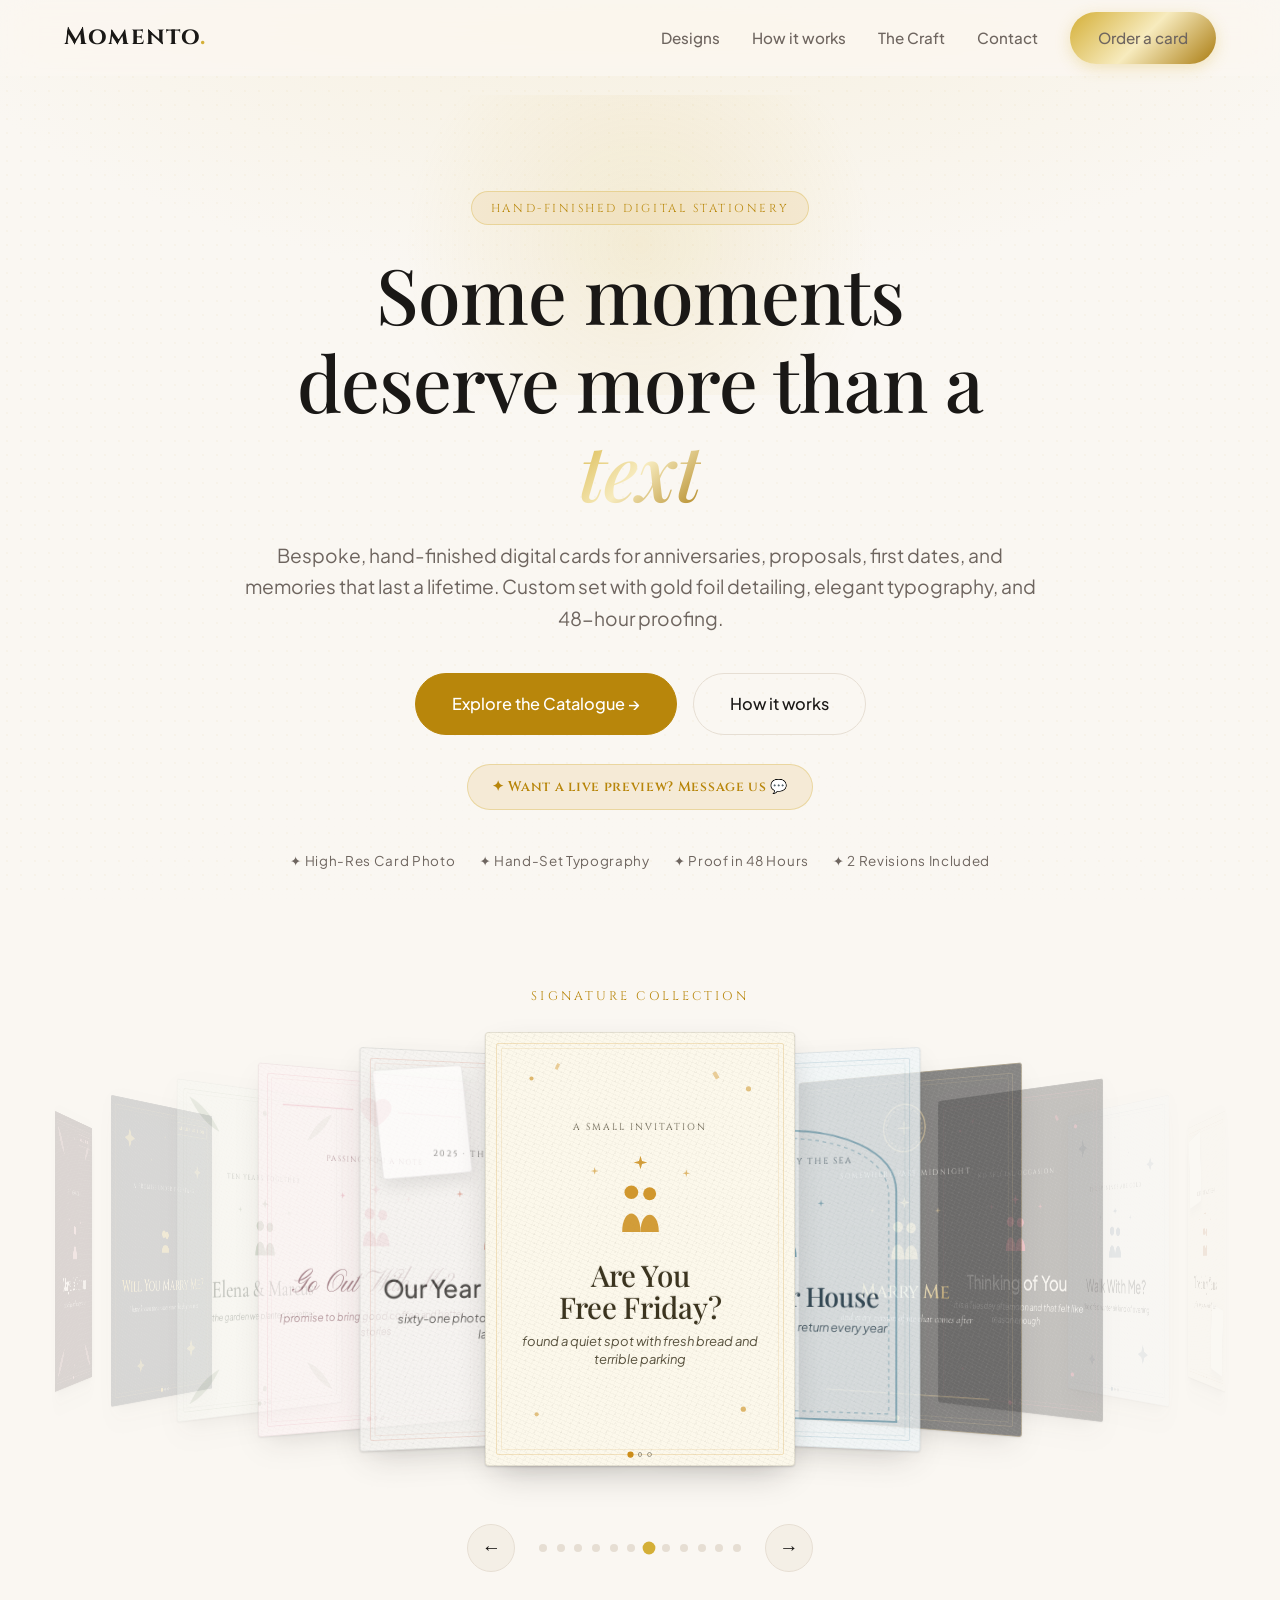
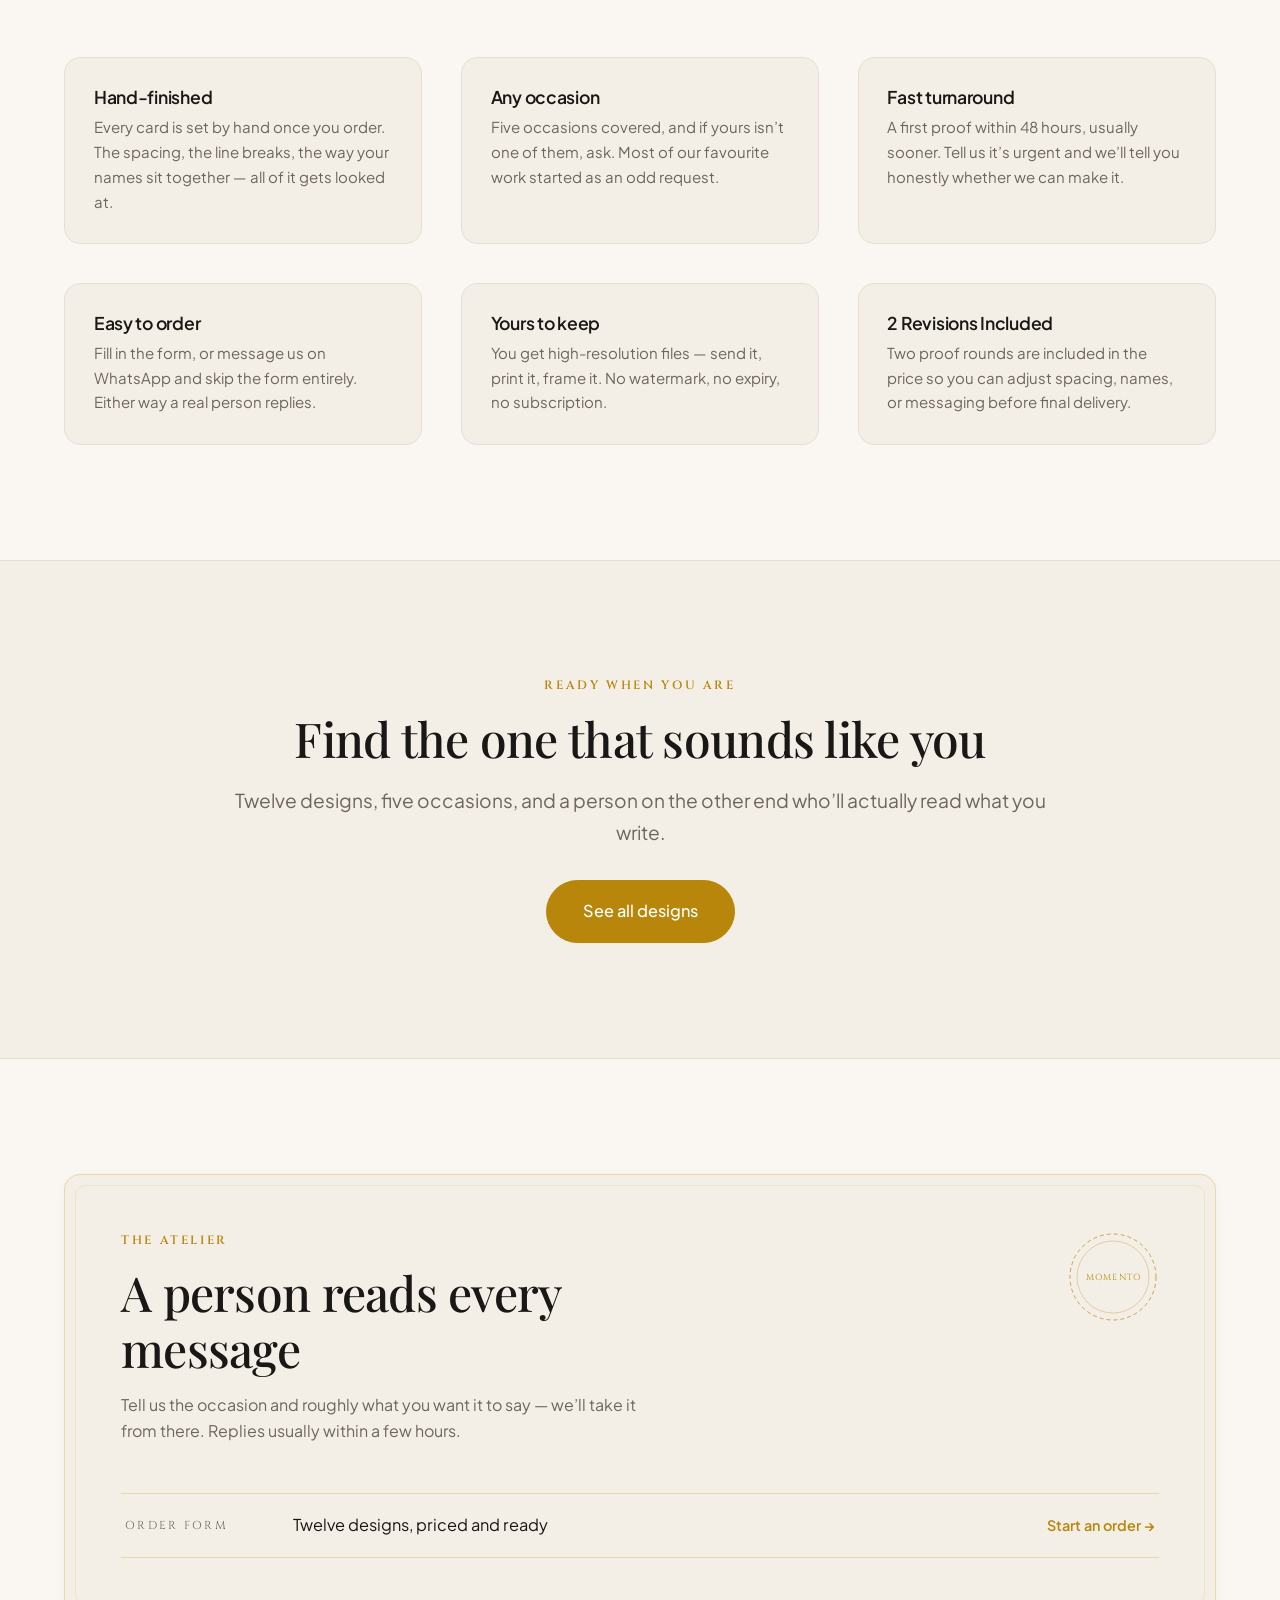
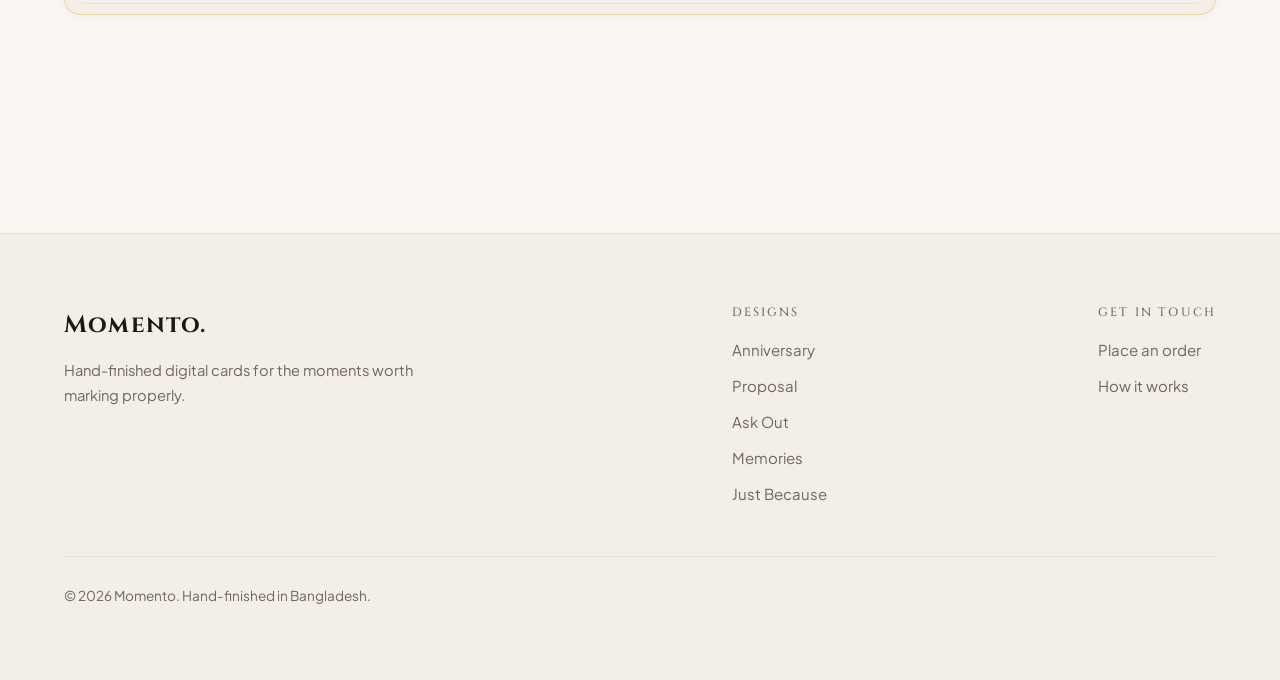
==== index.html @ f2a2afc1 "Initial commit: Mission website Co-Authored-By: Claude Opus 5 <noreply@anthropic.com>" ====
<!doctype html>
<html lang="en">
<head>
<meta charset="utf-8">
<meta name="viewport" content="width=device-width, initial-scale=1">
<title>Momento — cards for the moments that deserve more than a text</title>
<meta name="description" content="A small studio making hand-finished digital cards for anniversaries, proposals, first dates and everything in between. Pick a design, tell us the details, we make it.">
<link rel="preconnect" href="https://fonts.googleapis.com">
<link rel="preconnect" href="https://fonts.gstatic.com" crossorigin>
<link href="https://fonts.googleapis.com/css2?family=Caveat:wght@500;600;700&family=Cinzel:wght@400;600;700&family=Cormorant+Garamond:ital,wght@0,400;0,600;1,400;1,600&family=DM+Serif+Display&family=Great+Vibes&family=Outfit:wght@300;400;500;600;700&family=Pinyon+Script&family=Playfair+Display:ital,wght@0,400;0,600;1,400;1,600&family=Plus+Jakarta+Sans:wght@300;400;500;600;700&display=swap" rel="stylesheet">
<link rel="stylesheet" href="styles.css">
</head>
<body>

<header class="nav">
  <div class="wrap nav-inner">
    <a class="brand" href="index.html">Momento<span class="brand-dot">.</span></a>
    <ul class="nav-links">
      <li><a href="gallery.html">Designs</a></li>
      <li><a href="#how">How it works</a></li>
      <li><a href="#craft">The Craft</a></li>
      <li><a href="#contact">Contact</a></li>
      <li><a class="btn btn-luxury" href="order.html">Order a card</a></li>
    </ul>
    <button class="nav-toggle" type="button" aria-label="Menu"></button>
  </div>
</header>

<main>

  <section class="hero wrap">
    <div class="hero-glow"></div>
    <div class="hero-badge">Hand-finished Digital Stationery</div>
    <h1>Some moments deserve more than a <em>text</em></h1>
    <p class="lede">Bespoke, hand-finished digital cards for anniversaries, proposals, first dates, and memories that last a lifetime. Custom set with gold foil detailing, elegant typography, and 48-hour proofing.</p>
    <div class="hero-actions">
      <a class="btn btn-accent btn-lg" href="gallery.html">Explore the Catalogue &rarr;</a>
      <a class="btn btn-ghost btn-lg" href="#how">How it works</a>
    </div>
    <div class="hero-live-notice">
      <a href="#live-preview" class="btn-live-contact">✦ Want a live preview? Message us 💬</a>
    </div>
    <div class="hero-trust">
      <span>✦ High-Res Card Photo</span>
      <span>✦ Hand-Set Typography</span>
      <span>✦ Proof in 48 Hours</span>
      <span>✦ 2 Revisions Included</span>
    </div>
  </section>

  <section class="coverflow wrap" aria-label="Featured designs">
    <div class="section-tag-center">Signature Collection</div>
    <div class="coverflow-track"></div>
    <div class="coverflow-nav">
      <button class="coverflow-prev" type="button" aria-label="Previous design">&larr;</button>
      <div class="coverflow-dots"></div>
      <button class="coverflow-next" type="button" aria-label="Next design">&rarr;</button>
    </div>
  </section>

  <section class="section band" id="how">
    <div class="wrap">
      <div class="section-head" data-reveal>
        <p class="eyebrow">How it works</p>
        <h2>Three steps, one conversation</h2>
        <p class="lede">No app to download, no account to make, nothing to design yourself. You tell us what the moment is; we handle the rest.</p>
      </div>
      <div class="steps" data-reveal>
        <div class="step">
          <h3>Pick a design</h3>
          <p>Browse twelve designs sorted by occasion. Every one is shown exactly as it will look &mdash; no stock photos, no mockups hiding the details.</p>
        </div>
        <div class="step">
          <h3>Send us the details</h3>
          <p>Names, the date, and whatever you want it to say. Fill the short form or send it straight to us on WhatsApp, whichever you&rsquo;d rather.</p>
        </div>
        <div class="step">
          <h3>We make it and send it</h3>
          <p>You get a proof within 48 hours. Tell us what to change, as many times as you need, then we hand over the finished card.</p>
        </div>
      </div>
    </div>
  </section>

  <section class="section wrap" id="craft">
    <div class="section-head" data-reveal>
      <p class="eyebrow">The Atelier Standards</p>
      <h2>Crafted like fine paper stationery</h2>
      <p class="lede">Every card is individually typeset by hand to align line breaks, balance optical hierarchy, and harmonize colors for your exact names.</p>
    </div>
    <div class="craft-grid" data-reveal>
      <div class="craft-card">
        <div class="craft-icon">✦</div>
        <h3>Curated Typography</h3>
        <p>Bespoke pairings of classical serifs like Cormorant Garamond and handwritten scripts like Pinyon Script, set with traditional kerning rules.</p>
      </div>
      <div class="craft-card">
        <div class="craft-icon">❖</div>
        <h3>Foil & Texture Simulation</h3>
        <p>Rich gold leaf highlights, subtle cotton paper textures, and tactile letterpress debossing built into crisp high-resolution renders.</p>
      </div>
      <div class="craft-card">
        <div class="craft-icon">✧</div>
        <h3>2 Proof Revisions</h3>
        <p>Up to 2 proof revisions are included with every order so your typography, date, and wording choices are set to perfection.</p>
      </div>
    </div>
  </section>

  <section class="section wrap">
    <div class="section-head" data-reveal>
      <p class="eyebrow">Why people order from us</p>
      <h2>Made by a person, not a generator</h2>
    </div>
    <div class="features" data-reveal>
      <div class="feature">
        <h3>Hand-finished</h3>
        <p>Every card is set by hand once you order. The spacing, the line breaks, the way your names sit together &mdash; all of it gets looked at.</p>
      </div>
      <div class="feature">
        <h3>Any occasion</h3>
        <p>Five occasions covered, and if yours isn&rsquo;t one of them, ask. Most of our favourite work started as an odd request.</p>
      </div>
      <div class="feature">
        <h3>Fast turnaround</h3>
        <p>A first proof within 48 hours, usually sooner. Tell us it&rsquo;s urgent and we&rsquo;ll tell you honestly whether we can make it.</p>
      </div>
      <div class="feature">
        <h3>Easy to order</h3>
        <p>Fill in the form, or message us on WhatsApp and skip the form entirely. Either way a real person replies.</p>
      </div>
      <div class="feature">
        <h3>Yours to keep</h3>
        <p>You get high-resolution files &mdash; send it, print it, frame it. No watermark, no expiry, no subscription.</p>
      </div>
      <div class="feature">
        <h3>2 Revisions Included</h3>
        <p>Two proof rounds are included in the price so you can adjust spacing, names, or messaging before final delivery.</p>
      </div>
    </div>
  </section>

  <section class="section band">
    <div class="wrap cta" data-reveal>
      <p class="eyebrow">Ready when you are</p>
      <h2>Find the one that sounds like you</h2>
      <p class="lede">Twelve designs, five occasions, and a person on the other end who&rsquo;ll actually read what you write.</p>
      <div class="hero-actions">
        <a class="btn btn-accent btn-lg" href="gallery.html">See all designs</a>
      </div>
    </div>
  </section>

  <section class="section wrap" id="contact">
    <div class="contact-plate" data-reveal>

      <div class="contact-head">
        <div>
          <p class="eyebrow">The Atelier</p>
          <h2>A person reads every message</h2>
          <p class="contact-reply">Tell us the occasion and roughly what you want it to say &mdash; we&rsquo;ll take it from there. Replies <span data-reply-window>usually within a few hours</span>.</p>
        </div>
        <div class="contact-seal">
          <svg viewBox="0 0 92 92" fill="none" aria-hidden="true">
            <circle cx="46" cy="46" r="43" stroke="currentColor" stroke-width="1" stroke-dasharray="4 3" opacity="0.7"/>
            <circle cx="46" cy="46" r="36" stroke="currentColor" stroke-width="0.8" opacity="0.4"/>
          </svg>
          <span>Momento</span>
        </div>
      </div>

      <ul class="contact-rows">
        <li class="contact-row contact-row-primary" data-channel="whatsapp">
          <a href="#" target="_blank" rel="noopener">
            <span class="channel-label">WhatsApp</span>
            <span class="channel-value">Message us directly</span>
            <span class="channel-action">Message us on WhatsApp</span>
          </a>
        </li>
        <li class="contact-row" data-channel="email">
          <a href="#">
            <span class="channel-label">Email</span>
            <span class="channel-value"></span>
            <span class="channel-action">Write to us &rarr;</span>
          </a>
        </li>
        <li class="contact-row" data-channel="phone">
          <a href="#">
            <span class="channel-label">Phone</span>
            <span class="channel-value"></span>
            <span class="channel-action">Call us &rarr;</span>
          </a>
        </li>
        <li class="contact-row">
          <a href="order.html">
            <span class="channel-label">Order form</span>
            <span class="channel-value">Twelve designs, priced and ready</span>
            <span class="channel-action">Start an order &rarr;</span>
          </a>
        </li>
      </ul>

      <div class="contact-social" id="live-preview">
        <p class="contact-social-lede">See a card come together &mdash; <strong>DM us for a live preview</strong></p>
        <ul class="social-links">
          <li data-social="instagram">
            <a href="#" target="_blank" rel="noopener" aria-label="Momento on Instagram">
              <svg viewBox="0 0 24 24" fill="none" stroke="currentColor" stroke-width="1.5" stroke-linecap="round" stroke-linejoin="round" aria-hidden="true">
                <rect x="3" y="3" width="18" height="18" rx="5"/>
                <circle cx="12" cy="12" r="4"/>
                <circle cx="17.2" cy="6.8" r="1" fill="currentColor" stroke="none"/>
              </svg>
            </a>
          </li>
          <li data-social="facebook">
            <a href="#" target="_blank" rel="noopener" aria-label="Momento on Facebook">
              <svg viewBox="0 0 24 24" fill="none" stroke="currentColor" stroke-width="1.5" stroke-linecap="round" stroke-linejoin="round" aria-hidden="true">
                <path d="M15 4h-2.2A3.3 3.3 0 0 0 9.5 7.3V10H7.4v3h2.1v7"/>
                <path d="M14.2 13H9.5"/>
              </svg>
            </a>
          </li>
          <li data-social="tiktok">
            <a href="#" target="_blank" rel="noopener" aria-label="Momento on TikTok">
              <svg viewBox="0 0 24 24" fill="none" stroke="currentColor" stroke-width="1.5" stroke-linecap="round" stroke-linejoin="round" aria-hidden="true">
                <path d="M13.6 3.5v11.2a3.6 3.6 0 1 1-3.6-3.6"/>
                <path d="M13.6 3.5a5 5 0 0 0 5 5"/>
              </svg>
            </a>
          </li>
        </ul>
      </div>

    </div>
  </section>

</main>

<footer class="footer">
  <div class="wrap">
    <div class="footer-inner">
      <div>
        <a class="brand" href="index.html">Momento<span>.</span></a>
        <p class="footer-note">Hand-finished digital cards for the moments worth marking properly.</p>
      </div>
      <div class="footer-col">
        <h3>Designs</h3>
        <ul>
          <li><a href="gallery.html?o=anniversary">Anniversary</a></li>
          <li><a href="gallery.html?o=proposal">Proposal</a></li>
          <li><a href="gallery.html?o=date">Ask Out</a></li>
          <li><a href="gallery.html?o=memories">Memories</a></li>
          <li><a href="gallery.html?o=justbecause">Just Because</a></li>
        </ul>
      </div>
      <div class="footer-col">
        <h3>Get in touch</h3>
        <ul>
          <li><a href="order.html">Place an order</a></li>
          <li><a data-footer-email href="#"></a></li>
          <li><a href="#how">How it works</a></li>
        </ul>
      </div>
    </div>
    <p class="footer-base">&copy; 2026 Momento. Hand-finished in Bangladesh.</p>
  </div>
</footer>

<script src="app.js"></script>
</body>
</html>
---- styles.css ----
/* ==========================================================================
   Momento — Luxury Atelier Design System & Stylesheet
   ========================================================================== */

/* ---------- Design Tokens ---------- */
:root {
  --bg: #faf7f2;
  --bg-subtle: #f4efe6;
  --bg-dark: #121110;
  --ink: #1a1816;
  --muted: #6e655f;
  --line: #e6ded3;
  --line-gold: rgba(212, 175, 55, 0.35);
  
  --accent: #b8860b;
  --accent-gold: #d4af37;
  --accent-gold-gradient: linear-gradient(135deg, #d4af37 0%, #f7ebbe 50%, #aa7c11 100%);
  --accent-soft: #f5ead6;
  
  --radius-sm: 8px;
  --radius: 16px;
  --radius-pill: 999px;
  
  --shadow-sm: 0 2px 8px rgba(26, 24, 22, 0.04);
  --shadow-card: 0 10px 30px -10px rgba(26, 24, 22, 0.15), 0 2px 6px rgba(26, 24, 22, 0.05);
  --shadow-lift: 0 22px 45px -15px rgba(26, 24, 22, 0.28), 0 0 25px rgba(212, 175, 55, 0.15);
  
  --pad: clamp(1.25rem, 5vw, 4rem);
  
  --font-display: 'Playfair Display', Georgia, serif;
  --font-cinzel: 'Cinzel', Georgia, serif;
  --font-script: 'Pinyon Script', cursive;
  --font-body: 'Plus Jakarta Sans', system-ui, -apple-system, sans-serif;
}

*,
*::before,
*::after {
  box-sizing: border-box;
}

html {
  scroll-behavior: smooth;
}

body {
  margin: 0;
  background: var(--bg);
  background-image: radial-gradient(ellipse 100% 70% at 50% -10%, rgba(212, 175, 55, 0.12), rgba(250, 247, 242, 0.98) 60%), radial-gradient(ellipse 80% 50% at 50% 120%, rgba(245, 234, 214, 0.5), transparent 70%);
  background-attachment: fixed;
  color: var(--ink);
  font-family: var(--font-body);
  font-size: 1rem;
  line-height: 1.65;
  -webkit-font-smoothing: antialiased;
  overflow-x: hidden;
  position: relative;
}

body::before {
  content: '';
  position: fixed;
  inset: 0;
  z-index: -1;
  pointer-events: none;
  background-image: radial-gradient(rgba(184, 134, 11, 0.035) 1px, transparent 0);
  background-size: 14px 14px;
}

img {
  max-width: 100%;
  height: auto;
}

a {
  color: inherit;
  text-decoration: none;
}

h1, h2, h3, h4 {
  font-family: var(--font-display);
  font-weight: 500;
  line-height: 1.15;
  letter-spacing: -0.015em;
  margin: 0;
}

h1 {
  font-size: clamp(2.6rem, 6vw, 4.8rem);
}

h2 {
  font-size: clamp(1.9rem, 4vw, 3rem);
}

p {
  margin: 0;
}

.wrap {
  width: min(1200px, 100% - calc(var(--pad) * 2));
  margin-inline: auto;
}

.section {
  padding-block: clamp(4rem, 9vw, 7.5rem);
}

.eyebrow {
  font-family: var(--font-cinzel);
  font-size: 0.75rem;
  letter-spacing: 0.22em;
  text-transform: uppercase;
  color: var(--accent);
  font-weight: 600;
  margin-bottom: 0.9rem;
}

.lede {
  color: var(--muted);
  font-size: clamp(1.05rem, 1.6vw, 1.2rem);
  max-width: 58ch;
  font-weight: 400;
}

.section-head {
  margin-bottom: clamp(2.2rem, 4vw, 3.5rem);
}

.section-head .lede {
  margin-top: 1rem;
}

.section-tag-center {
  text-align: center;
  font-family: var(--font-cinzel);
  font-size: 0.78rem;
  letter-spacing: 0.25em;
  text-transform: uppercase;
  color: var(--accent);
  margin-bottom: 1.5rem;
}

/* ---------- Buttons ---------- */
.btn {
  display: inline-flex;
  align-items: center;
  justify-content: center;
  gap: 0.6rem;
  padding: 0.85rem 1.75rem;
  border: 1px solid var(--ink);
  border-radius: var(--radius-pill);
  background: var(--ink);
  color: var(--bg);
  font-family: var(--font-body);
  font-size: 0.95rem;
  font-weight: 500;
  cursor: pointer;
  transition: transform 0.22s cubic-bezier(0.22, 0.68, 0.36, 1), background 0.2s ease, border-color 0.2s ease, box-shadow 0.22s ease;
}

.btn:hover {
  transform: translateY(-2px);
  box-shadow: var(--shadow-card);
}

.btn:active {
  transform: translateY(0);
}

.btn-ghost {
  background: transparent;
  color: var(--ink);
  border-color: var(--line);
}

.btn-ghost:hover {
  border-color: var(--ink);
  background: rgba(0, 0, 0, 0.02);
}

.btn-accent {
  background: var(--accent);
  border-color: var(--accent);
  color: #fff;
}

.btn-accent:hover {
  background: #a07409;
  border-color: #a07409;
  box-shadow: 0 10px 25px -5px rgba(184, 134, 11, 0.4);
}

.btn-luxury {
  background: var(--accent-gold-gradient);
  border: none;
  color: #2b1f07;
  font-weight: 600;
  box-shadow: 0 4px 15px rgba(212, 175, 55, 0.3);
}

.btn-luxury:hover {
  box-shadow: 0 8px 25px rgba(212, 175, 55, 0.5);
}

.btn-wa {
  background: #25d366;
  border-color: #25d366;
  color: #06301a;
  font-weight: 600;
}

.btn-lg {
  padding: 1.05rem 2.25rem;
  font-size: 1.02rem;
}

/* ---------- Navigation Header (Glassmorphic) ---------- */
.nav {
  position: sticky;
  top: 0;
  z-index: 100;
  background: rgba(250, 247, 242, 0.82);
  transition: box-shadow 0.3s ease, background 0.3s ease;
}

@supports (backdrop-filter: blur(1px)) {
  .nav {
    backdrop-filter: saturate(1.8) blur(16px);
  }
}

.nav.is-stuck {
  box-shadow: 0 1px 0 var(--line-gold), 0 10px 30px -15px rgba(26, 24, 22, 0.12);
}

.nav-inner {
  display: flex;
  align-items: center;
  gap: 2rem;
  min-height: 76px;
}

.brand {
  font-family: var(--font-cinzel);
  font-size: 1.5rem;
  font-weight: 700;
  letter-spacing: 0.05em;
  margin-right: auto;
  color: var(--ink);
}

.brand-dot {
  color: var(--accent-gold);
}

.nav-links {
  display: flex;
  align-items: center;
  gap: 2rem;
  list-style: none;
  margin: 0;
  padding: 0;
}

.nav-links a {
  font-size: 0.95rem;
  color: var(--muted);
  font-weight: 500;
  transition: color 0.2s ease;
}

.nav-links a:hover,
.nav-links a[aria-current='page'] {
  color: var(--ink);
}

.nav-toggle {
  display: none;
  width: 44px;
  height: 44px;
  border: 1px solid var(--line);
  border-radius: 10px;
  background: transparent;
  cursor: pointer;
  position: relative;
}

/* ---------- Hero Section ---------- */
.hero {
  position: relative;
  padding-block: clamp(4rem, 9vw, 7.5rem) clamp(2rem, 4vw, 3.5rem);
  text-align: center;
}

.hero-glow {
  position: absolute;
  top: 20%;
  left: 50%;
  transform: translate(-50%, -50%);
  width: min(600px, 90vw);
  height: 300px;
  background: radial-gradient(circle, rgba(212, 175, 55, 0.15) 0%, rgba(250, 247, 242, 0) 70%);
  pointer-events: none;
  z-index: 0;
}

.hero-badge {
  display: inline-block;
  font-family: var(--font-cinzel);
  font-size: 0.72rem;
  letter-spacing: 0.22em;
  text-transform: uppercase;
  color: var(--accent);
  background: var(--accent-soft);
  border: 1px solid var(--line-gold);
  padding: 0.4rem 1.2rem;
  border-radius: var(--radius-pill);
  margin-bottom: 1.5rem;
}

.hero h1 {
  position: relative;
  max-width: 17ch;
  margin-inline: auto;
  z-index: 1;
}

.hero h1 em {
  font-style: italic;
  font-family: var(--font-display);
  background: var(--accent-gold-gradient);
  -webkit-background-clip: text;
  -webkit-text-fill-color: transparent;
}

.hero .lede {
  margin: 1.6rem auto 0;
  text-align: center;
}

.hero-actions {
  display: flex;
  flex-wrap: wrap;
  gap: 1rem;
  justify-content: center;
  margin-top: 2.4rem;
}

.hero-trust {
  display: flex;
  flex-wrap: wrap;
  justify-content: center;
  gap: 1.5rem;
  margin-top: 2.5rem;
  font-size: 0.84rem;
  letter-spacing: 0.05em;
  color: var(--muted);
}

/* ---------- The Card as a Folded Notecard ---------- */

/* Press impression. Ink pressed into paper catches light on one edge and
   shadows on the other; on dark stock that relationship inverts, so both
   values are derived from the card's own palette rather than hardcoded. */
.card {
  --c-press-light: color-mix(in srgb, var(--c-bg) 82%, #fff);
  --c-press-dark: color-mix(in srgb, var(--c-ink) 22%, transparent);
  --c-deboss: 0 1px 0 var(--c-press-light), 0 -1px 1px var(--c-press-dark);
  --c-rule: color-mix(in srgb, var(--c-accent) 35%, transparent);

  container-type: inline-size;
  position: relative;
  aspect-ratio: 5 / 7;
  width: 100%;
  border-radius: 4px;
  overflow: hidden;
  background: var(--c-bg);
  color: var(--c-ink);
  font-family: var(--c-body);
  /* cut edge + tight contact shadow + wide ambient — three layers read as
     thickness where a single blurred shadow reads flat */
  box-shadow:
    inset 0 0 0 1px color-mix(in srgb, var(--c-ink) 12%, transparent),
    0 1px 2px rgba(26, 24, 22, 0.18),
    0 14px 34px -12px rgba(26, 24, 22, 0.3);
  isolation: isolate;
}

.card[data-tone='dark'] {
  --c-press-light: color-mix(in srgb, var(--c-ink) 16%, transparent);
  --c-press-dark: rgba(0, 0, 0, 0.55);
  --c-deboss: 0 -1px 0 var(--c-press-light), 0 1px 2px var(--c-press-dark);
}

.card.is-tiltable {
  transform-style: preserve-3d;
  transform: perspective(1000px) rotateX(var(--tilt-x, 0deg)) rotateY(var(--tilt-y, 0deg));
  transition: transform 0.15s ease-out, box-shadow 0.3s ease;
}

/* Inset plate rule — the frame an engraved card is printed inside. */
.card-plate {
  position: absolute;
  inset: 3.5cqw;
  z-index: 2;
  pointer-events: none;
  border: 1px solid color-mix(in srgb, var(--c-accent) 22%, transparent);
  border-radius: 2px;
}

.card-plate::after {
  content: '';
  position: absolute;
  inset: 1.4cqw;
  border: 1px solid color-mix(in srgb, var(--c-accent) 12%, transparent);
  border-radius: 1px;
}

.card-scroll-viewport {
  position: relative;
  z-index: 3;
  width: 100%;
  height: 100%;
  overflow-y: auto;
  scroll-snap-type: y mandatory;
  scroll-behavior: smooth;
  /* a scrollbar inside a card gives away that it is a div */
  scrollbar-width: none;
  -ms-overflow-style: none;
}

.card-scroll-viewport::-webkit-scrollbar {
  display: none;
}

.card-page {
  scroll-snap-align: start;
  min-height: 100%;
  /* extra bottom padding keeps content clear of the page pips */
  padding: 8cqw 7cqw 11cqw;
  display: flex;
  flex-direction: column;
  align-items: center;
  justify-content: center;
  text-align: center;
  gap: 2.2cqw;
  position: relative;
}

.card-page-cover {
  justify-content: center;
  gap: 3cqw;
}

/* The inside of the fold: uncoated stock, slightly lighter than the cover. */
.card-page-letter {
  background: color-mix(in srgb, var(--c-bg) 92%, var(--c-press-light));
  box-shadow: inset 0 0 30px color-mix(in srgb, var(--c-ink) 6%, transparent);
}

/* The shadow a folded card casts along its crease. */
.card-fold {
  position: absolute;
  inset: 0 0 auto 0;
  height: 14cqw;
  pointer-events: none;
  background: linear-gradient(to bottom, color-mix(in srgb, var(--c-ink) 14%, transparent), transparent);
}

.card-letter-badge {
  font-family: var(--font-cinzel);
  font-size: 2.6cqw;
  letter-spacing: 0.16em;
  text-transform: uppercase;
  color: var(--c-accent);
  text-shadow: var(--c-deboss);
}

/* Back of the card — the maker's mark. */
.card-page-details {
  gap: 3cqw;
}

.card-seal {
  position: relative;
  width: 26cqw;
  height: 26cqw;
  color: var(--c-accent);
  display: grid;
  place-items: center;
}

.card-seal svg {
  position: absolute;
  inset: 0;
  width: 100%;
  height: 100%;
}

.card-seal-word {
  font-family: var(--font-cinzel);
  font-size: 3.2cqw;
  letter-spacing: 0.2em;
  text-transform: uppercase;
  text-shadow: var(--c-deboss);
}

.card-back-sub {
  font-size: 2.8cqw;
  letter-spacing: 0.16em;
  text-transform: uppercase;
  opacity: 0.45;
}

/* Character SVG Art Animations */
.character-art {
  width: 50cqw;
  height: 32cqw;
  color: var(--c-accent);
  margin-block: 1cqw;
}

.character-art svg {
  width: 100%;
  height: 100%;
}

@media (prefers-reduced-motion: no-preference) {
  .anim-couple-sway {
    transform-origin: center bottom;
    animation: characterSway 4s ease-in-out infinite alternate;
  }

  .anim-couple-embrace {
    transform-origin: center bottom;
    animation: characterPulse 3s ease-in-out infinite alternate;
  }

  .anim-star {
    animation: starTwinkle 2s ease-in-out infinite alternate;
  }

  .anim-star-small {
    animation: starTwinkle 3s ease-in-out 1s infinite alternate;
  }

  .anim-moon-glow {
    transform-origin: center;
    animation: moonGlowPulse 4s ease-in-out infinite alternate;
  }
}

@keyframes characterSway {
  0% { transform: rotate(-1.5deg) translateY(0); }
  100% { transform: rotate(1.5deg) translateY(-2px); }
}

@keyframes characterPulse {
  0% { transform: scale(0.98); }
  100% { transform: scale(1.02); }
}

@keyframes starTwinkle {
  0% { opacity: 0.3; transform: scale(0.8); }
  100% { opacity: 1; transform: scale(1.2); }
}

@keyframes moonGlowPulse {
  0% { opacity: 0.65; transform: rotate(-2deg); }
  100% { opacity: 0.9; transform: rotate(2deg); }
}

/* Card Page Tabs */
.card-page-tabs {
  display: flex;
  gap: 0.4rem;
  background: var(--bg-subtle);
  padding: 0.35rem;
  border-radius: var(--radius-pill);
  border: 1px solid var(--line-gold);
}

.btn-card-page {
  padding: 0.45rem 1.2rem;
  border-radius: var(--radius-pill);
  border: none;
  background: transparent;
  color: var(--muted);
  font-family: var(--font-body);
  font-size: 0.85rem;
  font-weight: 500;
  cursor: pointer;
  transition: all 0.2s ease;
}

.btn-card-page:hover {
  color: var(--ink);
}

.btn-card-page.is-active {
  background: var(--ink);
  color: var(--bg);
}

/* Cotton-rag fiber, derived from the card's own ink so it stays visible on
   dark stock — the old fixed rgba(0,0,0,.03) grid was invisible on all four
   dark templates. */
.card-texture {
  position: absolute;
  inset: 0;
  z-index: 1;
  pointer-events: none;
  background-image:
    repeating-linear-gradient(23deg, color-mix(in srgb, var(--c-ink) 3%, transparent) 0 1px, transparent 1px 4px),
    repeating-linear-gradient(-67deg, color-mix(in srgb, var(--c-ink) 2%, transparent) 0 1px, transparent 1px 6px),
    radial-gradient(color-mix(in srgb, var(--c-ink) 4%, transparent) 1px, transparent 0);
  background-size: auto, auto, 9px 9px;
}

.card[data-tone='dark'] .card-texture {
  background-image:
    repeating-linear-gradient(23deg, color-mix(in srgb, var(--c-ink) 5%, transparent) 0 1px, transparent 1px 4px),
    repeating-linear-gradient(-67deg, color-mix(in srgb, var(--c-ink) 4%, transparent) 0 1px, transparent 1px 6px),
    radial-gradient(color-mix(in srgb, var(--c-ink) 6%, transparent) 1px, transparent 0);
  background-size: auto, auto, 9px 9px;
}

/* Foil catches light in a narrow directional band, not a broad white blob —
   the old radial read as laminate. Tracks the tilt engine's --shine-* vars. */
.card-shine {
  position: absolute;
  inset: -40%;
  z-index: 4;
  pointer-events: none;
  background: linear-gradient(
    105deg,
    transparent 42%,
    color-mix(in srgb, var(--c-accent) 30%, transparent) 47%,
    color-mix(in srgb, #fff 55%, transparent) 50%,
    color-mix(in srgb, var(--c-accent) 30%, transparent) 53%,
    transparent 58%
  );
  transform: translate(calc((var(--shine-x, 50%) - 50%) * 0.5), calc((var(--shine-y, 50%) - 50%) * 0.5));
  opacity: 0;
  transition: opacity 0.35s ease;
  mix-blend-mode: soft-light;
}

.card:hover .card-shine {
  opacity: 1;
}

/* Foil-stamped titles. The bright --accent-gold-gradient only reads on dark
   stock; on ivory its pale midpoint vanishes, so light cards get a burnished
   gradient that keeps the foil character with real contrast. */
.card.has-foil-title .card-title {
  background: linear-gradient(135deg, #8a6410 0%, #d4af37 45%, #7d5a0d 100%);
  -webkit-background-clip: text;
  background-clip: text;
  color: transparent;
  text-shadow: none;
}

.card[data-tone='dark'].has-foil-title .card-title {
  background: var(--accent-gold-gradient);
  -webkit-background-clip: text;
  background-clip: text;
}

/* Per-stock character. These compose with the card's edge shadow rather than
   replacing it, so every card keeps its cut edge and thickness. */
.card-paper-gold-foil-ivory .card-plate {
  border-width: 2px;
  border-style: double;
  border-color: color-mix(in srgb, var(--c-accent) 55%, transparent);
}

.card-paper-velvet-noir {
  box-shadow:
    inset 0 0 50px rgba(0, 0, 0, 0.6),
    inset 0 0 0 1px color-mix(in srgb, var(--c-ink) 12%, transparent),
    0 1px 2px rgba(26, 24, 22, 0.18),
    0 14px 34px -12px rgba(26, 24, 22, 0.3);
}

.card-paper-midnight-navy {
  box-shadow:
    inset 0 0 40px rgba(0, 0, 0, 0.5),
    inset 0 0 0 1px color-mix(in srgb, var(--c-ink) 12%, transparent),
    0 1px 2px rgba(26, 24, 22, 0.18),
    0 14px 34px -12px rgba(26, 24, 22, 0.3);
}

.card-paper-onyx-noir {
  box-shadow:
    inset 0 0 0 1px rgba(223, 179, 90, 0.4),
    0 1px 2px rgba(26, 24, 22, 0.18),
    0 14px 34px -12px rgba(26, 24, 22, 0.3);
}

.card-eyebrow {
  font-family: var(--font-cinzel);
  font-size: 3cqw;
  letter-spacing: 0.22em;
  text-transform: uppercase;
  opacity: 0.75;
  text-shadow: var(--c-deboss);
}

/* Optical sizing: a script face at 9.5cqw reads weak (tiny x-height) while
   Cinzel's wide caps overflow. --c-title-scale is set per template. */
.card-title {
  font-family: var(--c-display);
  font-weight: 500;
  font-size: calc(9.5cqw * var(--c-title-scale, 1));
  line-height: 1.08;
  letter-spacing: -0.01em;
  margin: 0;
  text-shadow: var(--c-deboss);
  text-wrap: balance;
}

.card-sub {
  font-size: 4.2cqw;
  line-height: 1.4;
  opacity: 0.85;
  font-style: italic;
}

.card-date {
  font-size: 3.5cqw;
  letter-spacing: 0.18em;
  text-transform: uppercase;
  color: var(--c-accent);
  font-weight: 600;
  padding-block: 2.2cqw;
  border-block: 1px solid var(--c-rule);
  text-shadow: var(--c-deboss);
}

.card-note {
  font-size: 3.5cqw;
  line-height: 1.45;
  opacity: 0.7;
}

/* In flow on the back page — absolute positioning collided with the pips. */
.card-name {
  font-family: var(--font-cinzel);
  font-size: 2.8cqw;
  letter-spacing: 0.24em;
  text-transform: uppercase;
  opacity: 0.6;
  text-shadow: var(--c-deboss);
}

/* An engraved mark, not a sale sticker. */
.card-badge {
  position: absolute;
  z-index: 5;
  top: 6.5cqw;
  right: 6.5cqw;
  color: var(--c-accent);
  font-family: var(--font-cinzel);
  font-size: 2.3cqw;
  letter-spacing: 0.18em;
  text-transform: uppercase;
  padding: 0.9cqw 2.2cqw;
  border: 1px solid var(--c-rule);
  border-radius: 1px;
  font-weight: 600;
  background: color-mix(in srgb, var(--c-bg) 70%, transparent);
  backdrop-filter: blur(2px);
}

/* Page pips — which leaf of the fold you're looking at. */
.card-pips {
  position: absolute;
  z-index: 6;
  bottom: 3cqw;
  left: 0;
  right: 0;
  display: flex;
  gap: 1.6cqw;
  justify-content: center;
  align-items: center;
}

.card-pip {
  width: 1.6cqw;
  height: 1.6cqw;
  padding: 0;
  border: 1px solid color-mix(in srgb, var(--c-ink) 45%, transparent);
  border-radius: 999px;
  background: transparent;
  cursor: pointer;
  transition: background 0.25s ease, transform 0.25s ease;
}

.card-pip:hover {
  background: color-mix(in srgb, var(--c-accent) 55%, transparent);
}

.card-pip.is-active {
  background: var(--c-accent);
  border-color: var(--c-accent);
  transform: scale(1.25);
}

.card-pip:focus-visible {
  outline: 2px solid var(--c-accent);
  outline-offset: 2px;
}

/* In the gallery grid twelve cards each capturing the wheel makes the page
   impossible to scroll past, so grid cards turn pages by pip instead. The
   focal cards (preview, carousel, order summary) keep real scrolling. */
.gallery-grid .card-scroll-viewport {
  overflow: hidden;
  scroll-snap-type: none;
  transition: transform 0.5s cubic-bezier(0.22, 0.68, 0.36, 1);
}

.gallery-grid .card-page {
  height: 100%;
  min-height: 100%;
}

@media (prefers-reduced-motion: reduce) {
  .gallery-grid .card-scroll-viewport {
    transition: none;
  }
}

/* ---------- SVG Ornaments ---------- */
.orn {
  position: absolute;
  inset: 0;
  z-index: 2;
  pointer-events: none;
  color: var(--c-accent);
}

.orn svg {
  width: 100%;
  height: 100%;
  display: block;
}

.orn-polaroid-deck {
  position: absolute;
  inset: 0;
}

.orn-polaroid-deck .photo-frame {
  position: absolute;
  background: rgba(255, 255, 255, 0.75);
  border: 1px solid rgba(0, 0, 0, 0.08);
  box-shadow: 0 8px 20px rgba(0, 0, 0, 0.12);
  border-radius: 4px;
}

.orn-polaroid-deck .f1 {
  width: 32cqw;
  height: 38cqw;
  top: 6cqw;
  left: 6cqw;
  transform: rotate(-6deg);
}

.orn-polaroid-deck .f2 {
  width: 28cqw;
  height: 34cqw;
  bottom: 8cqw;
  right: 6cqw;
  transform: rotate(5deg);
}

/* ---------- Carousel Coverflow ---------- */
.coverflow {
  position: relative;
  padding-block: clamp(2rem, 5vw, 4rem);
}

.coverflow-track {
  position: relative;
  height: clamp(360px, 54vw, 460px);
  perspective: 1500px;
  transform-style: preserve-3d;
  margin-inline: auto;
}

.coverflow-item {
  position: absolute;
  top: 0;
  left: 50%;
  width: clamp(245px, 36vw, 310px);
  margin-left: calc(clamp(245px, 36vw, 310px) / -2);
  transition: transform 0.55s cubic-bezier(0.22, 0.68, 0.36, 1), opacity 0.55s ease;
  will-change: transform, opacity;
}

.coverflow-nav {
  display: flex;
  align-items: center;
  justify-content: center;
  gap: 1.5rem;
  margin-top: 2rem;
}

.coverflow-prev,
.coverflow-next {
  width: 48px;
  height: 48px;
  border-radius: 50%;
  border: 1px solid var(--line);
  background: var(--bg-subtle);
  color: var(--ink);
  font-size: 1.2rem;
  cursor: pointer;
  transition: border-color 0.2s ease, background 0.2s ease, transform 0.2s ease;
}

.coverflow-prev:hover,
.coverflow-next:hover {
  border-color: var(--accent-gold);
  background: #fff;
  transform: scale(1.05);
}

.coverflow-dots {
  display: flex;
  gap: 0.6rem;
}

.coverflow-dots button {
  width: 8px;
  height: 8px;
  padding: 0;
  border: 0;
  border-radius: 50%;
  background: var(--line);
  cursor: pointer;
  transition: background 0.2s ease, transform 0.2s ease;
}

.coverflow-dots button.is-active {
  background: var(--accent-gold);
  transform: scale(1.6);
}

/* ---------- Craft Grid Section ---------- */
.craft-grid {
  display: grid;
  grid-template-columns: repeat(auto-fit, minmax(280px, 1fr));
  gap: clamp(1.5rem, 3vw, 2.5rem);
}

.craft-card {
  background: var(--bg-subtle);
  border: 1px solid var(--line);
  border-radius: var(--radius);
  padding: 2.2rem 1.8rem;
  transition: transform 0.25s ease, border-color 0.25s ease, box-shadow 0.25s ease;
}

.craft-card:hover {
  transform: translateY(-4px);
  border-color: var(--line-gold);
  box-shadow: var(--shadow-card);
}

.craft-icon {
  font-size: 1.6rem;
  color: var(--accent-gold);
  margin-bottom: 1.2rem;
}

.craft-card h3 {
  font-size: 1.35rem;
  margin-bottom: 0.6rem;
}

.craft-card p {
  color: var(--muted);
  font-size: 0.96rem;
}

/* ---------- Steps + Features + Banded Sections ---------- */
.band {
  background: var(--bg-subtle);
  border-block: 1px solid var(--line);
}

.steps,
.features {
  display: grid;
  gap: clamp(1.5rem, 3vw, 2.5rem);
}

.steps {
  grid-template-columns: repeat(auto-fit, minmax(260px, 1fr));
  counter-reset: step;
}

.step {
  counter-increment: step;
  padding-top: 1.8rem;
  border-top: 2px solid var(--line-gold);
}

.step::before {
  content: counter(step, decimal-leading-zero);
  display: block;
  font-family: var(--font-cinzel);
  font-size: 1.6rem;
  font-weight: 700;
  color: var(--accent-gold);
  margin-bottom: 0.8rem;
}

.step h3 {
  font-size: 1.35rem;
  margin-bottom: 0.6rem;
}

.step p {
  color: var(--muted);
  font-size: 0.96rem;
  line-height: 1.6;
}

.features {
  grid-template-columns: repeat(auto-fit, minmax(260px, 1fr));
}

.feature {
  background: var(--bg-subtle);
  border: 1px solid var(--line);
  border-radius: var(--radius);
  padding: 1.8rem;
  transition: transform 0.25s ease, border-color 0.25s ease, box-shadow 0.25s ease;
}

.feature:hover {
  transform: translateY(-4px);
  border-color: var(--line-gold);
  box-shadow: var(--shadow-card);
}

.feature h3 {
  font-family: var(--font-body);
  font-size: 1.1rem;
  font-weight: 600;
  margin-bottom: 0.5rem;
  color: var(--ink);
}

.feature p {
  color: var(--muted);
  font-size: 0.94rem;
  line-height: 1.65;
}

.cta {
  text-align: center;
}

.cta .lede {
  margin: 1.2rem auto 0;
}

.cta .hero-actions {
  margin-top: 2rem;
}

/* ---------- Gallery Page ---------- */
.gallery-bar {
  display: flex;
  flex-wrap: wrap;
  align-items: center;
  gap: 1.25rem;
  margin-bottom: 2.8rem;
  padding-bottom: 1.5rem;
  border-bottom: 1px solid var(--line);
}

.gallery-filters {
  display: flex;
  flex-wrap: wrap;
  gap: 0.6rem;
}

.gallery-filters button {
  padding: 0.55rem 1.2rem;
  border-radius: var(--radius-pill);
  border: 1px solid var(--line);
  background: transparent;
  color: var(--muted);
  font-family: var(--font-body);
  font-size: 0.9rem;
  cursor: pointer;
  transition: all 0.2s ease;
}

.gallery-filters button:hover {
  color: var(--ink);
  border-color: var(--ink);
}

.gallery-filters button.is-active {
  background: var(--ink);
  border-color: var(--ink);
  color: var(--bg);
}

.gallery-search-wrap {
  margin-left: auto;
  min-width: 240px;
}

.gallery-search {
  width: 100%;
  padding: 0.55rem 1rem;
  border: 1px solid var(--line);
  border-radius: var(--radius-pill);
  font-family: var(--font-body);
  font-size: 0.9rem;
  background: #fff;
  outline: none;
  transition: border-color 0.2s ease, box-shadow 0.2s ease;
}

.gallery-search:focus {
  border-color: var(--accent-gold);
  box-shadow: 0 0 0 3px rgba(212, 175, 55, 0.15);
}

.gallery-count {
  font-size: 0.88rem;
  color: var(--muted);
  white-space: nowrap;
}

.gallery-grid {
  display: grid;
  grid-template-columns: repeat(auto-fill, minmax(260px, 1fr));
  gap: clamp(2rem, 4vw, 3.2rem) clamp(1.5rem, 3vw, 2.4rem);
}

.gallery-item {
  display: flex;
  flex-direction: column;
  gap: 1.2rem;
}

.gallery-card {
  transition: transform 0.3s cubic-bezier(0.22, 0.68, 0.36, 1);
}

.gallery-item:hover .gallery-card {
  transform: translateY(-6px);
}

.gallery-meta h3 {
  font-size: 1.25rem;
  display: flex;
  align-items: center;
  justify-content: space-between;

  margin-bottom: 0.4rem;
}

.gallery-meta h3 span {
  font-family: var(--font-cinzel);
  font-size: 0.68rem;
  letter-spacing: 0.16em;
  text-transform: uppercase;
  color: var(--accent);
}

.gallery-meta p {
  color: var(--muted);
  font-size: 0.92rem;
}

.gallery-meta ul {
  display: flex;
  flex-wrap: wrap;
  gap: 0.4rem;
  list-style: none;
  padding: 0;
  margin: 0.8rem 0 0;
}

.gallery-meta li {
  font-size: 0.72rem;
  letter-spacing: 0.08em;
  text-transform: uppercase;
  color: var(--muted);
  border: 1px solid var(--line);
  border-radius: 999px;
  padding: 0.2rem 0.65rem;
}

.gallery-price {
  font-family: var(--font-display);
  font-size: 1.2rem !important;
  color: var(--ink) !important;
  font-weight: 600;
  margin-top: 0.8rem !important;
}

/* ---------- Preview Page & Live Customizer Sandbox ---------- */
.preview-layout {
  display: grid;
  grid-template-columns: minmax(0, 5fr) minmax(0, 6fr);
  gap: clamp(2.5rem, 6vw, 5rem);
  align-items: start;
}

.preview-stage-wrap {
  position: sticky;
  top: 100px;
  display: flex;
  flex-direction: column;
  align-items: center;
  gap: 1rem;
}

.preview-stage {
  width: 100%;
}


.customizer-head {
  display: flex;
  align-items: center;
  justify-content: space-between;
  gap: 1rem;
  margin-bottom: 0.4rem;
}

.customizer-badge {
  font-family: var(--font-cinzel);
  font-size: 0.65rem;
  letter-spacing: 0.15em;
  text-transform: uppercase;
  color: var(--accent-gold);
  background: var(--accent-soft);
  border: 1px solid var(--line-gold);
  padding: 0.2rem 0.65rem;
  border-radius: var(--radius-pill);
}

.font-pairs-select {
  display: flex;
  flex-wrap: wrap;
  gap: 0.5rem;
  margin-top: 0.3rem;
}

.btn-font-option {
  padding: 0.45rem 1rem;
  border-radius: var(--radius-pill);
  border: 1px solid var(--line);
  background: #fff;
  color: var(--muted);
  font-family: var(--font-body);
  font-size: 0.82rem;
  cursor: pointer;
  transition: all 0.2s ease;
}

.btn-font-option:hover {
  border-color: var(--accent-gold);
  color: var(--ink);
}

.btn-font-option.is-active {
  background: var(--accent-soft);
  border-color: var(--accent-gold);
  color: var(--ink);
  font-weight: 600;
}

.preview-occasion {
  font-family: var(--font-cinzel);
  font-size: 0.75rem;
  letter-spacing: 0.2em;
  text-transform: uppercase;
  color: var(--accent);
  font-weight: 600;
}

.preview-name {
  font-size: clamp(2.2rem, 4.5vw, 3.4rem);
  margin: 0.6rem 0 1rem;
}

.preview-desc {
  color: var(--muted);
  font-size: 1.08rem;
}

.preview-tags {
  display: flex;
  flex-wrap: wrap;
  gap: 0.45rem;
  list-style: none;
  padding: 0;
  margin: 1.2rem 0 0;
}

.preview-tags li {
  font-size: 0.73rem;
  letter-spacing: 0.08em;
  text-transform: uppercase;
  color: var(--muted);
  border: 1px solid var(--line);
  border-radius: var(--radius-pill);
  padding: 0.25rem 0.75rem;
}

/* Customizer Sandbox Container */
.customizer-box {
  background: var(--bg-subtle);
  border: 1px solid var(--line-gold);
  border-radius: var(--radius);
  padding: 1.75rem;
  margin-top: 2rem;
}

.customizer-box h3 {
  font-size: 1.25rem;
  margin-bottom: 0.4rem;
}

.customizer-sub {
  color: var(--muted);
  font-size: 0.88rem;
  margin-bottom: 1.2rem;
}

.customizer-fields {
  display: grid;
  gap: 1rem;
}

.field {
  display: grid;
  gap: 0.4rem;
}

.field-row {
  display: grid;
  grid-template-columns: 1fr 1fr;
  gap: 1rem;
}

.field label {
  font-size: 0.82rem;
  font-weight: 600;
  letter-spacing: 0.03em;
}

.field input,
.field select,
.field textarea {
  font-family: var(--font-body);
  font-size: 0.96rem;
  color: var(--ink);
  background: #fff;
  border: 1px solid var(--line);
  border-radius: 10px;
  padding: 0.7rem 0.9rem;
  width: 100%;
  outline: none;
  transition: border-color 0.2s ease, box-shadow 0.2s ease;
}

.field input:focus,
.field select:focus,
.field textarea:focus {
  border-color: var(--accent-gold);
  box-shadow: 0 0 0 3px rgba(212, 175, 55, 0.18);
}

.preview-buy {
  display: flex;
  flex-wrap: wrap;
  align-items: center;
  gap: 1.5rem;
  margin: 2.2rem 0 1.8rem;
  padding-block: 1.6rem;
  border-block: 1px solid var(--line);
}

.preview-price-group {
  margin-right: auto;
}

.preview-price-label {
  font-size: 0.78rem;
  text-transform: uppercase;
  letter-spacing: 0.1em;
  color: var(--muted);
  display: block;
}

.preview-price {
  font-family: var(--font-display);
  font-size: 2.2rem;
  font-weight: 600;
  line-height: 1;
}

.preview-included {
  list-style: none;
  padding: 0;
  margin: 0;
  display: grid;
  gap: 0.7rem;
}

.preview-included li {
  position: relative;
  padding-left: 1.6rem;
  color: var(--muted);
  font-size: 0.95rem;
}

.preview-included li::before {
  content: '✦';
  position: absolute;
  left: 0;
  color: var(--accent-gold);
}

.preview-more {
  margin-top: clamp(4rem, 8vw, 6.5rem);
}

.preview-more h2 {
  font-size: 1.6rem;
  margin-bottom: 2rem;
}

.preview-more-grid {
  display: grid;
  grid-template-columns: repeat(auto-fill, minmax(170px, 1fr));
  gap: 1.6rem;
}

.preview-more-item {
  display: block;
  transition: transform 0.3s cubic-bezier(0.22, 0.68, 0.36, 1);
}

.preview-more-item:hover {
  transform: translateY(-6px);
}

.preview-more-item span {
  display: block;
  margin-top: 0.8rem;
  font-size: 0.88rem;
  color: var(--muted);
}

/* ---------- Order Page ---------- */
.order-layout {
  display: grid;
  grid-template-columns: minmax(0, 4fr) minmax(0, 6fr);
  gap: clamp(2.5rem, 5vw, 4.5rem);
  align-items: start;
}

.order-summary {
  position: sticky;
  top: 100px;
  background: var(--bg-subtle);
  border: 1px solid var(--line-gold);
  border-radius: var(--radius);
  padding: clamp(1.5rem, 3vw, 2.2rem);
}

.order-card {
  max-width: 260px;
  margin-inline: auto;
}

.order-summary .order-name {
  font-family: var(--font-display);
  font-size: 1.5rem;
  margin-top: 1.4rem;
}

.order-summary .order-occasion {
  font-family: var(--font-cinzel);
  font-size: 0.72rem;
  letter-spacing: 0.2em;
  text-transform: uppercase;
  color: var(--accent);
  margin-top: 0.35rem;
}

.order-summary .order-price {
  font-family: var(--font-display);
  font-size: 2rem;
  margin-top: 1rem;
  padding-top: 1rem;
  border-top: 1px solid var(--line);
}

.order-summary small {
  display: block;
  color: var(--muted);
  font-size: 0.84rem;
  margin-top: 0.5rem;
  line-height: 1.5;
}

.order-form {
  display: grid;
  gap: 1.4rem;
}

.order-actions {
  display: flex;
  flex-wrap: wrap;
  gap: 0.9rem;
  align-items: center;
  margin-top: 0.8rem;
}

.order-error,
.order-done {
  border-radius: var(--radius);
  padding: 1.8rem;
}

.order-error {
  background: #fdecea;
  color: #7a1a12;
}

.order-done {
  background: var(--accent-soft);
  text-align: center;
  border: 1px solid var(--line-gold);
}

[hidden] {
  display: none !important;
}

/* ---------- Contact — the colophon ----------
   Set like the back of a card: an engraved plate, hairline-ruled rows, and
   the maker's seal. The rule weight matches .card-date so the section rhymes
   with the product it is selling. */
.contact-plate {
  position: relative;
  background: var(--bg-subtle);
  border: 1px solid var(--line-gold);
  border-radius: var(--radius);
  padding: clamp(2rem, 5vw, 3.5rem);
  box-shadow: var(--shadow-sm);
}

.contact-plate::after {
  content: '';
  position: absolute;
  inset: 10px;
  border: 1px solid color-mix(in srgb, var(--accent) 12%, transparent);
  border-radius: calc(var(--radius) - 6px);
  pointer-events: none;
}

.contact-head {
  display: flex;
  flex-wrap: wrap;
  gap: 1.5rem 2.5rem;
  align-items: start;
  justify-content: space-between;
  margin-bottom: clamp(2rem, 4vw, 3rem);
}

.contact-head h2 {
  max-width: 18ch;
  margin-top: 0.4rem;
}

.contact-reply {
  color: var(--muted);
  margin-top: 1rem;
  max-width: 46ch;
}

.contact-seal {
  position: relative;
  width: 92px;
  height: 92px;
  display: grid;
  place-items: center;
  color: var(--accent);
  flex-shrink: 0;
}

.contact-seal svg {
  position: absolute;
  inset: 0;
  width: 100%;
  height: 100%;
}

.contact-seal span {
  font-family: var(--font-cinzel);
  font-size: 0.55rem;
  letter-spacing: 0.14em;
  text-transform: uppercase;
  /* the tracking on the last letter would otherwise push the word off-centre */
  text-indent: 0.14em;
}

.contact-rows {
  list-style: none;
  margin: 0;
  padding: 0;
  border-top: 1px solid var(--line-gold);
}

.contact-row {
  border-bottom: 1px solid var(--line-gold);
}

/* Each row is its own grid, so the first column is fixed rather than
   content-sized — otherwise the values stagger from row to row. */
.contact-row a {
  display: grid;
  grid-template-columns: 9rem 1fr auto;
  align-items: center;
  gap: 1rem 1.5rem;
  padding: 1.15rem 0.25rem;
  transition: background 0.2s ease, padding-left 0.2s ease;
}

.contact-row a:hover {
  background: color-mix(in srgb, var(--accent) 5%, transparent);
  padding-left: 0.9rem;
}

.contact-row a:focus-visible {
  outline: 2px solid var(--accent);
  outline-offset: -2px;
}

.channel-label {
  font-family: var(--font-cinzel);
  font-size: 0.72rem;
  letter-spacing: 0.2em;
  text-transform: uppercase;
  color: var(--muted);
}

.channel-value {
  color: var(--ink);
  font-size: 1.02rem;
}

.channel-action {
  font-size: 0.9rem;
  font-weight: 600;
  color: var(--accent);
  white-space: nowrap;
}

.contact-row-primary .channel-action {
  background: var(--ink);
  color: var(--bg);
  padding: 0.55rem 1.2rem;
  border-radius: var(--radius-pill);
}

.contact-row-primary a:hover .channel-action {
  background: var(--accent);
}

/* Social strip — a different job from the rows above (browse the work, then
   ask), so it sits apart rather than becoming three more equal-weight rows. */
/* No top rule here — the last .contact-row already draws one, and adding a
   second produced a double hairline. */
.contact-social {
  margin-top: clamp(1.75rem, 3.5vw, 2.5rem);
  text-align: center;
}

.contact-social-lede {
  color: var(--muted);
  font-size: 1.02rem;
  margin-bottom: 1.4rem;
}

.contact-social-lede strong {
  color: var(--ink);
  font-weight: 600;
}

.social-links {
  list-style: none;
  margin: 0;
  padding: 0;
  display: flex;
  flex-wrap: wrap;
  justify-content: center;
  gap: 1.25rem;
}

.social-links a {
  display: grid;
  place-items: center;
  width: 44px; /* touch target minimum */
  height: 44px;
  border: 1px solid var(--line-gold);
  border-radius: var(--radius-pill);
  color: var(--accent);
  transition: color 0.2s ease, border-color 0.2s ease, transform 0.2s ease;
}

.social-links a:hover {
  color: var(--ink);
  border-color: var(--ink);
  transform: translateY(-2px);
}

.social-links a:focus-visible {
  outline: 2px solid var(--accent);
  outline-offset: 3px;
}

.social-links svg {
  width: 20px;
  height: 20px;
}

@media (prefers-reduced-motion: reduce) {
  .social-links a:hover {
    transform: none;
  }
}

@media (max-width: 620px) {
  .contact-row a {
    grid-template-columns: 1fr auto;
    gap: 0.35rem 1rem;
  }

  .channel-label {
    grid-column: 1 / -1;
  }
}

/* ---------- Footer ---------- */
.footer {
  border-top: 1px solid var(--line);
  padding-block: clamp(3rem, 6vw, 4.5rem);
  margin-top: clamp(4rem, 8vw, 6.5rem);
  background: var(--bg-subtle);
}

.footer-inner {
  display: flex;
  flex-wrap: wrap;
  gap: 2.5rem;
  justify-content: space-between;
}

.footer-note {
  color: var(--muted);
  font-size: 0.92rem;
  max-width: 36ch;
  margin-top: 0.8rem;
}

.footer-col h3 {
  font-family: var(--font-cinzel);
  font-size: 0.75rem;
  letter-spacing: 0.18em;
  text-transform: uppercase;
  color: var(--muted);
  margin-bottom: 1.1rem;
}

.footer-col ul {
  list-style: none;
  padding: 0;
  margin: 0;
  display: grid;
  gap: 0.6rem;
}

.footer-col a {
  font-size: 0.94rem;
  color: var(--muted);
  transition: color 0.2s ease;
}

.footer-col a:hover {
  color: var(--ink);
}

.footer-base {
  margin-top: 3rem;
  padding-top: 1.8rem;
  border-top: 1px solid var(--line);
  font-size: 0.85rem;
  color: var(--muted);
}

/* ---------- Scroll Reveal Animations ---------- */
[data-reveal] {
  opacity: 0;
  transform: translateY(22px);
  transition: opacity 0.8s ease, transform 0.8s cubic-bezier(0.22, 0.68, 0.36, 1);
}

[data-reveal].is-in {
  opacity: 1;
  transform: none;
}

/* Live Preview Contact Callout Banners */
.hero-live-notice {
  margin-top: 1.8rem;
}

.btn-live-contact {
  display: inline-flex;
  align-items: center;
  gap: 0.5rem;
  padding: 0.65rem 1.5rem;
  border-radius: var(--radius-pill);
  background: var(--accent-soft);
  border: 1px solid var(--line-gold);
  color: var(--accent);
  font-family: var(--font-cinzel);
  font-size: 0.86rem;
  font-weight: 600;
  letter-spacing: 0.05em;
  transition: transform 0.2s ease, box-shadow 0.2s ease;
}

.btn-live-contact:hover {
  transform: translateY(-2px);
  box-shadow: 0 4px 15px rgba(212, 175, 55, 0.25);
  color: var(--ink);
}

.preview-contact-banner {
  background: var(--accent-soft);
  border: 1px solid var(--line-gold);
  border-radius: var(--radius);
  padding: 1.1rem 1.5rem;
  margin-bottom: 1.5rem;
  text-align: center;
  font-size: 0.94rem;
  font-weight: 500;
  color: var(--ink);
  box-shadow: var(--shadow-sm);
}

.preview-contact-banner a {
  color: var(--accent);
  font-weight: 600;
  text-decoration: underline;
  margin-left: 0.3rem;
}

/* ---------- Responsive Mobile Breakpoints ---------- */
@media (max-width: 880px) {
  .nav-toggle {
    display: block;
  }

  .nav-links {
    position: absolute;
    top: 100%;
    left: 0;
    right: 0;
    flex-direction: column;
    align-items: stretch;
    gap: 0;
    background: var(--bg);
    border-block: 1px solid var(--line);
    padding: 0.5rem var(--pad) 1.2rem;
    display: none;
    box-shadow: 0 10px 30px rgba(0, 0, 0, 0.12);
  }

  .nav.is-open .nav-links {
    display: flex;
  }

  .preview-layout,
  .order-layout {
    grid-template-columns: 1fr;
    gap: 2.2rem;
  }

  .preview-stage-wrap,
  .order-summary {
    position: static;
    width: 100%;
    max-width: 340px;
    margin-inline: auto;
  }

  .field-row {
    grid-template-columns: 1fr;
  }
}

@media (max-width: 480px) {
  h1 {
    font-size: 2.1rem;
  }

  h2 {
    font-size: 1.65rem;
  }

  .hero {
    padding-block: 3rem 1.5rem;
  }

  .hero-trust {
    gap: 0.75rem;
    font-size: 0.76rem;
  }

  .coverflow-track {
    height: clamp(310px, 90vw, 380px);
  }

  .coverflow-item {
    width: clamp(210px, 75vw, 270px);
    margin-left: calc(clamp(210px, 75vw, 270px) / -2);
  }

  .gallery-grid {
    grid-template-columns: repeat(auto-fill, minmax(220px, 1fr));
    gap: 1.5rem;
  }

  .gallery-search-wrap {
    min-width: 100%;
    margin-left: 0;
  }

  .customizer-box {
    padding: 1.2rem;
  }

  .card-page {
    padding: 10cqw 6cqw;
  }
}
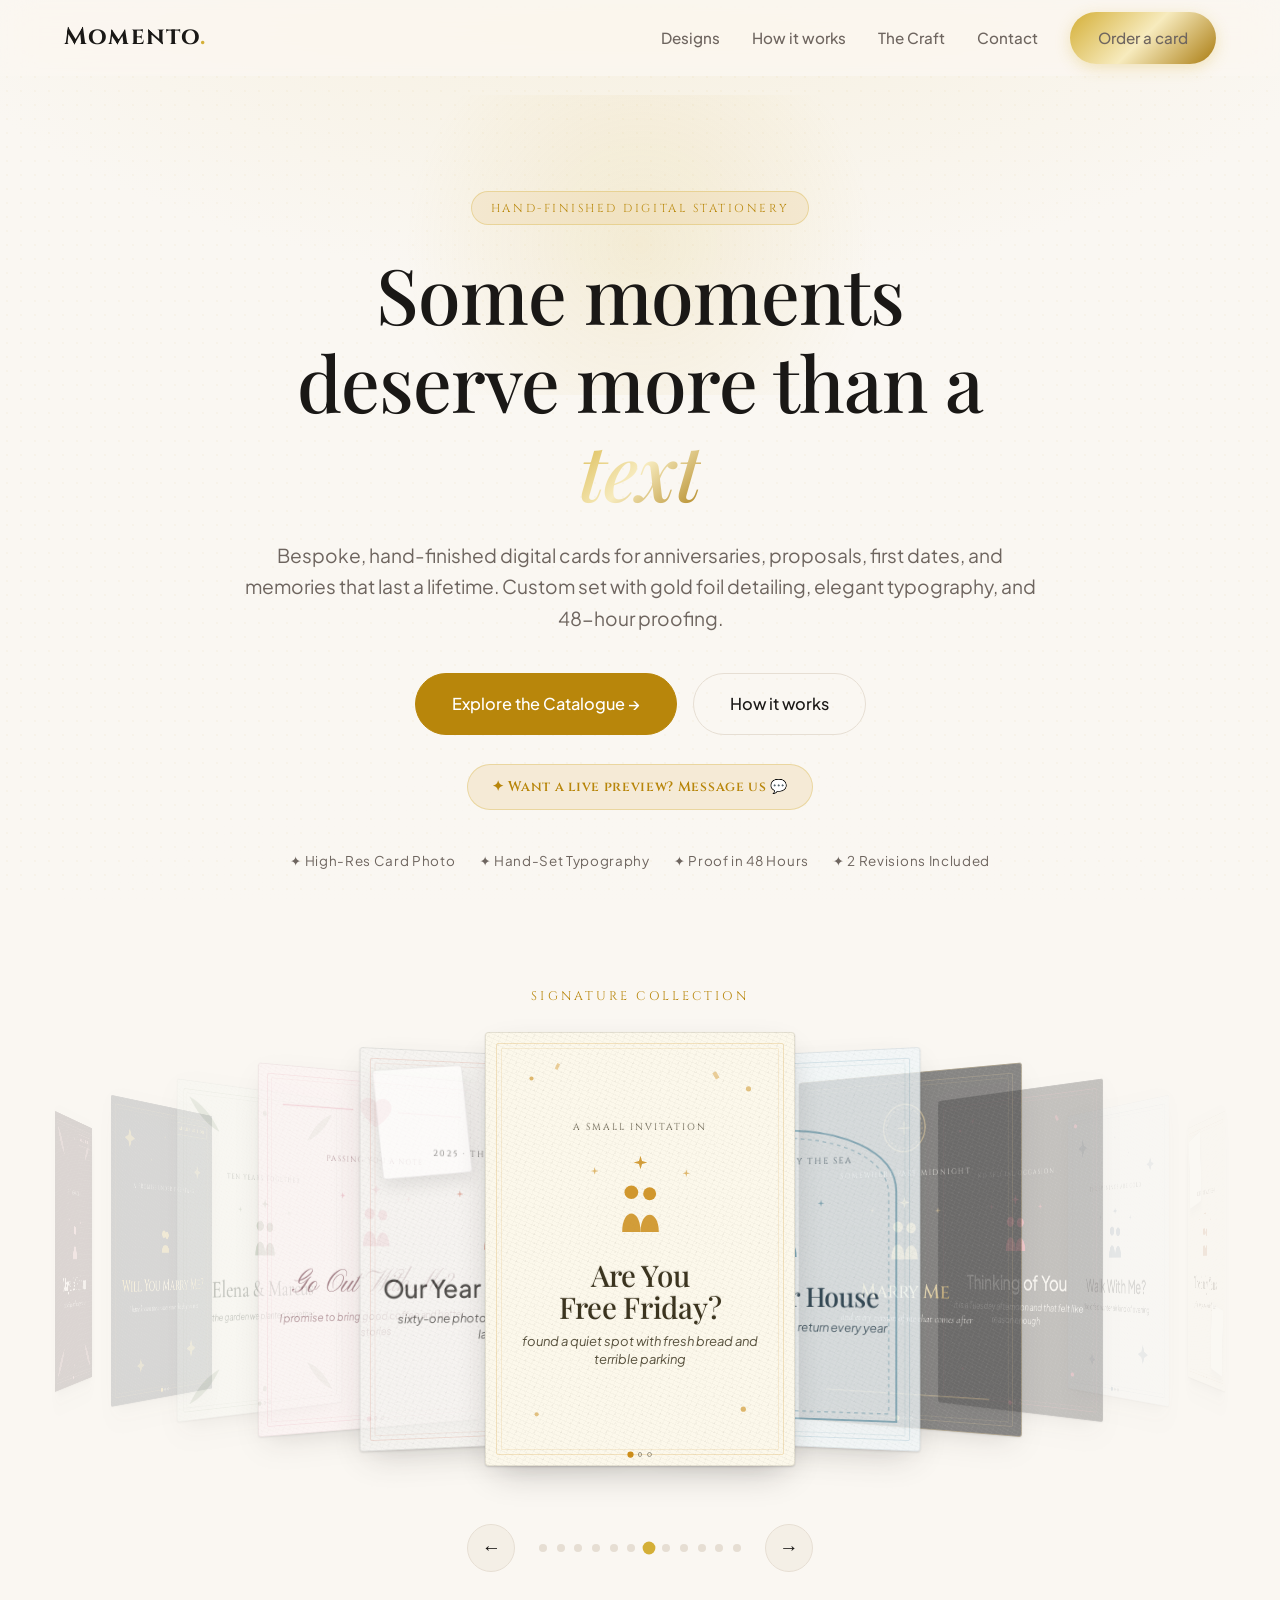
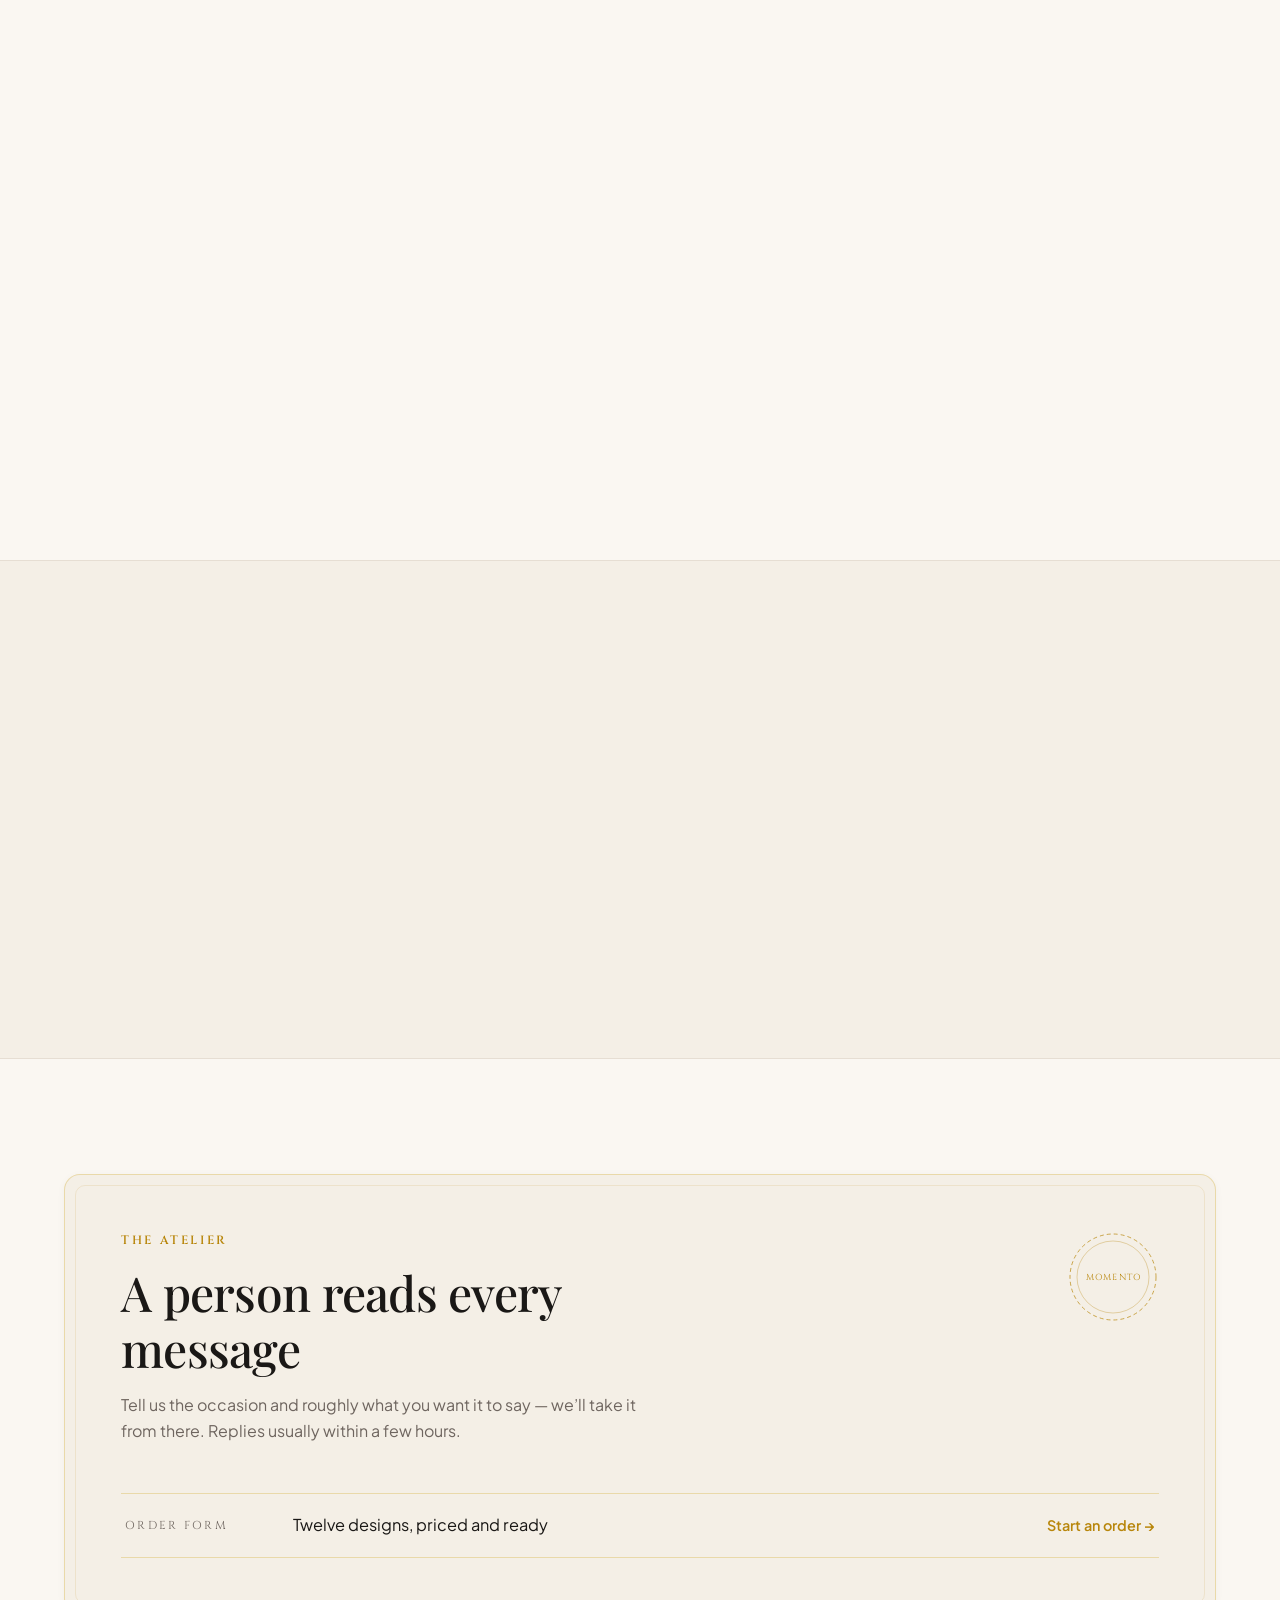
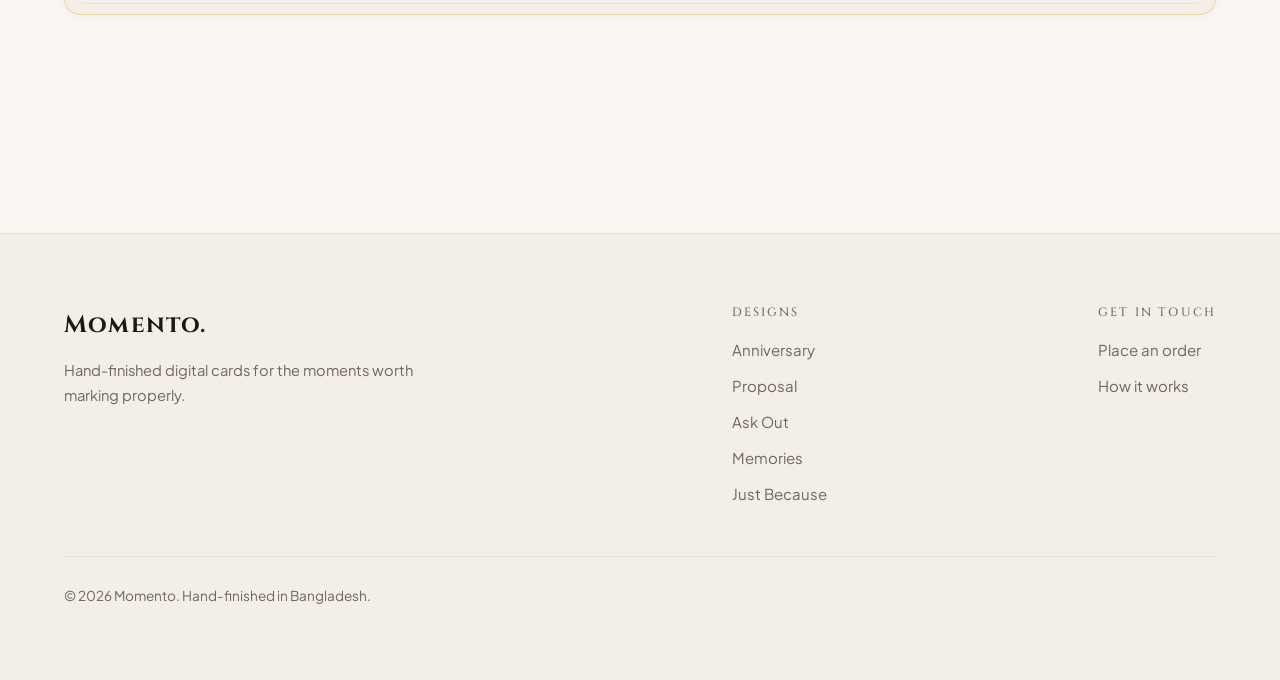
==== commit 84dfbc21: "Add README, vercel.json and favicon Co-Authored-By: Claude Opus 5 <noreply@anthropic.com>" ====
--- a/index.html
+++ b/index.html
@@ -4,6 +4,7 @@
 <meta charset="utf-8">
 <meta name="viewport" content="width=device-width, initial-scale=1">
 <title>Momento — cards for the moments that deserve more than a text</title>
+<link rel="icon" href="data:image/svg+xml,<svg xmlns=%22http://www.w3.org/2000/svg%22 viewBox=%220 0 32 32%22><text y=%2224%22 font-size=%2224%22 font-family=%22Georgia,serif%22>M</text></svg>">
 <meta name="description" content="A small studio making hand-finished digital cards for anniversaries, proposals, first dates and everything in between. Pick a design, tell us the details, we make it.">
 <link rel="preconnect" href="https://fonts.googleapis.com">
 <link rel="preconnect" href="https://fonts.gstatic.com" crossorigin>
